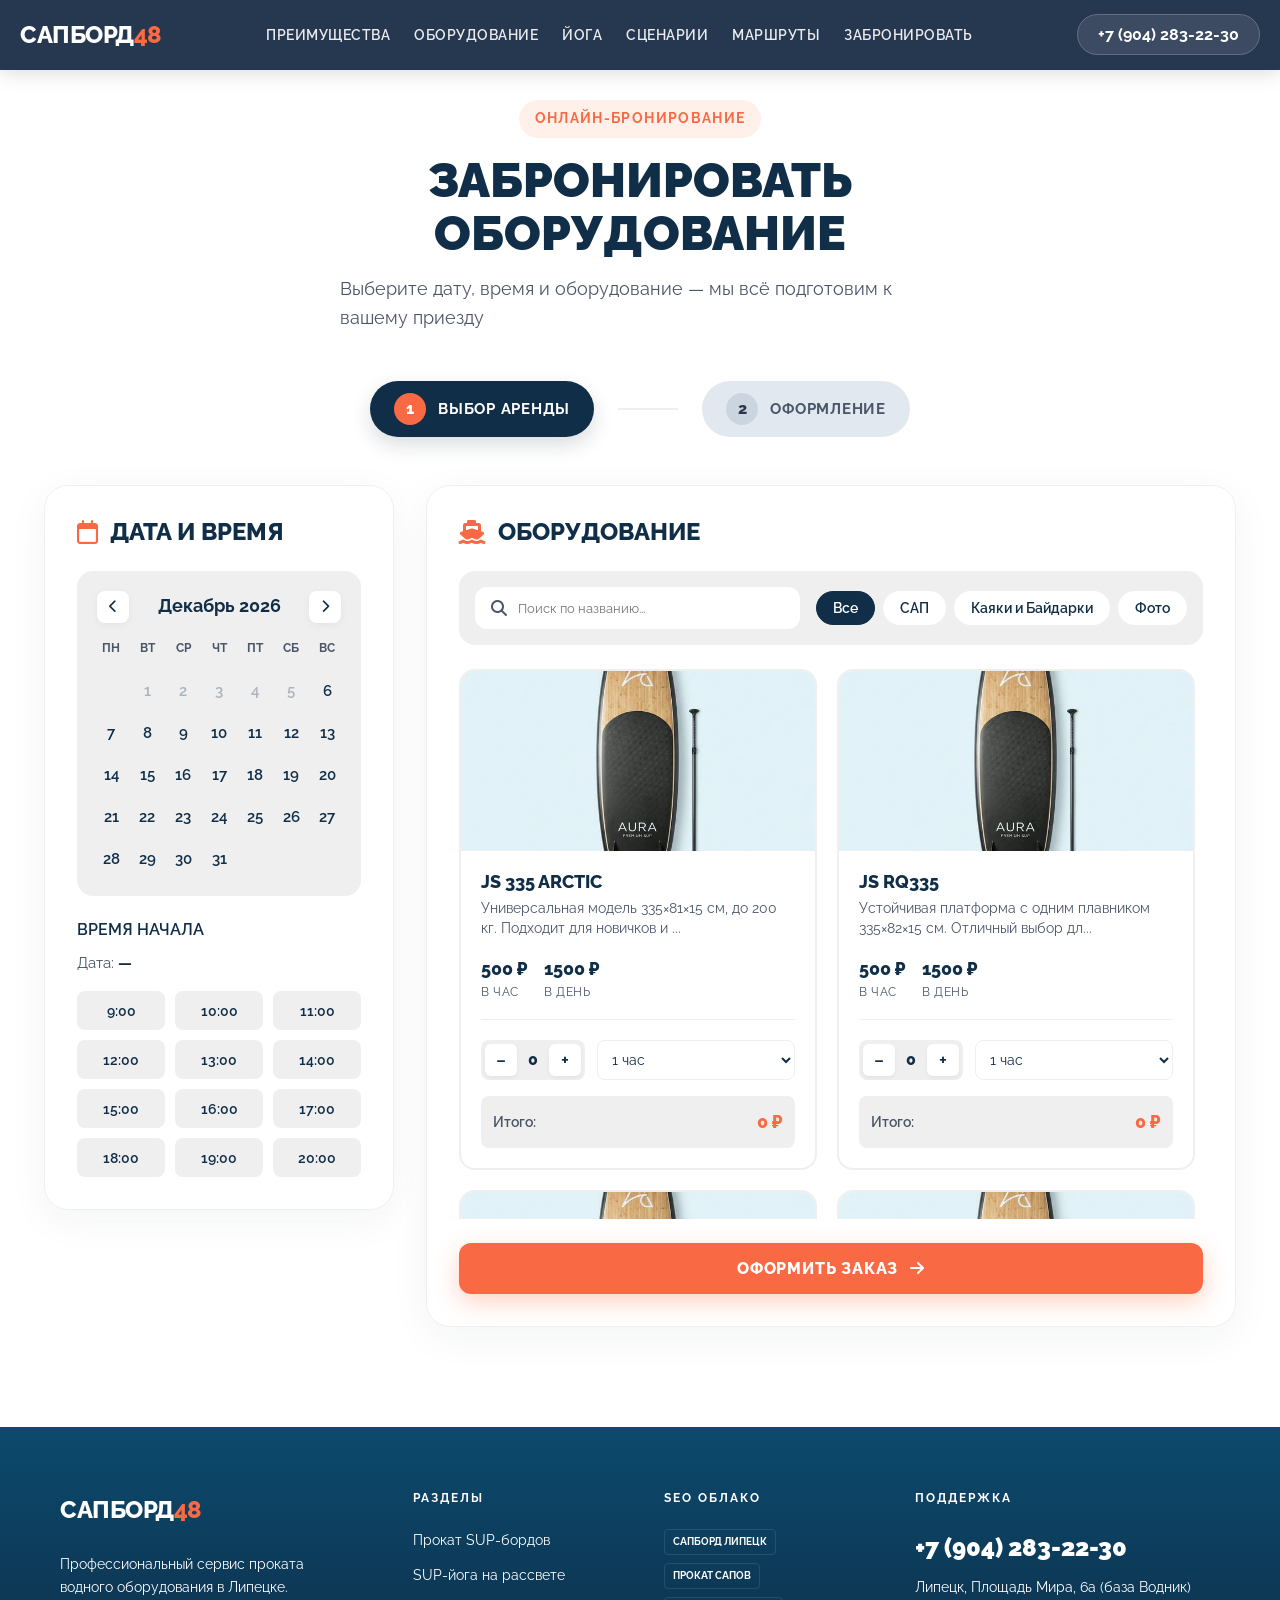
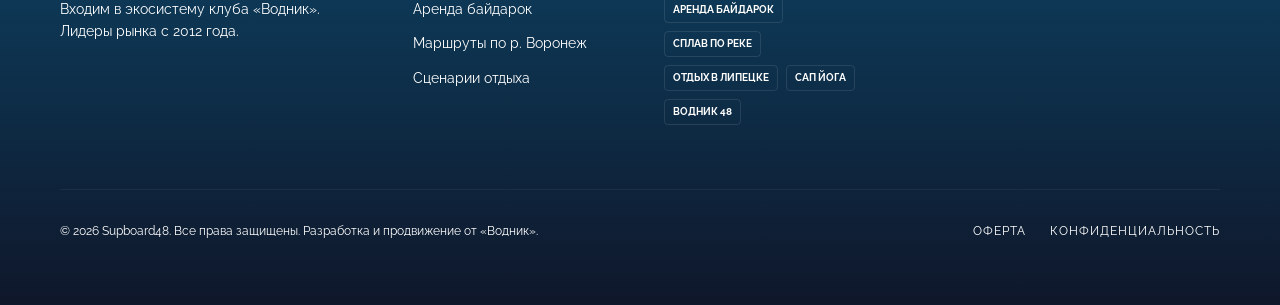
==== booking.html @ b1da0ba9 "Move booking section to a separate booking.html page and update navigation" ====
<!DOCTYPE html>
<html lang="ru">

<head>
    <meta charset="UTF-8">
    <meta name="viewport" content="width=device-width, initial-scale=1.0">
    <title>Онлайн-бронирование | Сапборд48</title>
    <meta name="description"
        content="Прокат сапбордов в Липецке. Центр города, чистые доски, асфальтированная парковка, теплые раздевалки. Инструктаж и спасатели. Забронируйте сейчас!">
    <meta name="keywords" content="сапборд Липецк, прокат сапов, sup board, сап серфинг Липецк, supbord48, водник48">

    <!-- Open Graph / Facebook -->
    <meta property="og:type" content="website">
    <meta property="og:url" content="https://sapbord48.ru/">
    <meta property="og:title" content="Сапборд48 — Прокат сапбордов в Липецке">
    <meta property="og:description" content="Сплавы на САП-досках, каяках и байдарках по реке Воронеж.">
    <meta property="og:image" content="assets/hero_bg2.png">

    <link rel="stylesheet" href="style.css?v=2">
    <link rel="stylesheet" href="css/blocks/reviews.css">
    <link rel="stylesheet" href="css/blocks/contacts.css">
    <link rel="stylesheet" href="css/blocks/yoga.css">
    <link rel="stylesheet" href="css/blocks/corporate.css">
    <link rel="stylesheet" href="css/blocks/gallery.css">

    <link rel="preconnect" href="https://fonts.googleapis.com">
    <link rel="preconnect" href="https://fonts.gstatic.com" crossorigin>
    <link
        href="https://fonts.googleapis.com/css2?family=Raleway:wght@400;600;700;900&family=Caveat:wght@400;700&display=swap"
        rel="stylesheet">
    <!-- FontAwesome -->
    <link rel="stylesheet" href="https://cdnjs.cloudflare.com/ajax/libs/font-awesome/6.4.0/css/all.min.css">
</head>

<body>

    <!-- ============================================
         NAVIGATION / HEADER
         ============================================ -->
    <header class="header" id="header">
        <div class="header__container">
            <a href="index.html" class="header__logo">
                <span class="header__logo-text">САПБОРД<span class="header__logo-accent">48</span></span>
            </a>
            <nav class="header__nav">
                <a href="index.html#advantages" class="header__link">Преимущества</a>
                <a href="index.html#equipment" class="header__link">Оборудование</a>
                <a href="index.html#yoga" class="header__link">Йога</a>
                <a href="index.html#scenarios" class="header__link">Сценарии</a>
                <a href="index.html#routes" class="header__link">Маршруты</a>
                <a href="#" class="header__link">Забронировать</a>
            </nav>
            <div class="header__contacts">
                <a href="tel:+79042832230" class="header__phone">+7 (904) 283-22-30</a>
            </div>
            <button class="header__burger" aria-label="Menu">
                <span></span>
                <span></span>
                <span></span>
            </button>
        </div>
        <!-- Mobile Menu Overlay -->
        <div class="header__mobile-menu" id="mobileMenu">
            <button class="header__mobile-close" id="mobileMenuClose" aria-label="Закрыть меню">
                <i class="fa-solid fa-xmark"></i>
            </button>
            <nav class="header__mobile-nav">
                <a href="index.html#advantages" class="header__mobile-link">Преимущества</a>
                <a href="index.html#equipment" class="header__mobile-link">Оборудование</a>
                <a href="index.html#yoga" class="header__mobile-link">Йога</a>
                <a href="index.html#scenarios" class="header__mobile-link">Сценарии</a>
                <a href="index.html#routes" class="header__mobile-link">Маршруты</a>
                <a href="#" class="header__mobile-link">Забронировать</a>
            </nav>
            <a href="tel:+79042832230" class="header__mobile-phone">+7 (904) 283-22-30</a>
        </div>
    </header>

    <!-- Scroll Progress Bar with Floating Cutter -->
    <div class="scroll-progress" id="scrollProgress">
        <div class="scroll-progress__track">
            <div class="scroll-progress__wave"></div>
            <div class="scroll-progress__sup" id="scrollSup">
                <!-- SUP Boarder Icon SVG -->
                <svg viewBox="0 0 24 24" class="scroll-progress__icon-img" fill="none" class="scroll-progress__icon-img"
                    stroke="#1e293b" stroke-width="2" stroke-linecap="round" stroke-linejoin="round">
                    <!-- Head -->
                    <circle cx="12" cy="7" r="2" fill="#1e293b" stroke="none" />
                    <!-- Body & Paddle Action -->
                    <path d="M12 21v-2l-2-5 3-3 2 3v3" stroke="#1e293b" />
                    <path d="M10 21l-1-7 3-4" stroke="#0ea5e9" />
                    <!-- Board -->
                    <path d="M4 22h16c1.1 0 2-.9 2-2s-1.5-2-3-2h-12c-1.5 0-3 1-3 2s.9 2 2 2z" fill="#fff"
                        stroke="#1e293b" />
                    <!-- Paddle Stick -->
                    <line x1="16" y1="5" x2="8" y2="18" stroke="#1e293b" stroke-width="2" />
                </svg>
            </div>
        </div>
    </div>

    <!-- ============================================
    <main style="padding-top: 80px;">
<!-- ============================================
         BLOCK 3: BOOKING DASHBOARD V2 (2-Step Wizard)
         ============================================ -->
    <section class="booking" id="booking">
        <div class="booking__container">
            <div class="booking__header">
                <span class="booking__label">Онлайн-бронирование</span>
                <h2 class="booking__title">Забронировать оборудование</h2>
                <p class="booking__subtitle">Выберите дату, время и оборудование — мы всё подготовим к вашему приезду</p>
            </div>

            <!-- Stepper -->
            <div class="booking__stepper">
                <div class="booking__step-indicator booking__step-indicator--active" data-step="1">
                    <span class="booking__step-num">1</span>
                    <span class="booking__step-name">Выбор аренды</span>
                </div>
                <div class="booking__step-line"></div>
                <div class="booking__step-indicator" data-step="2">
                    <span class="booking__step-num">2</span>
                    <span class="booking__step-name">Оформление</span>
                </div>
            </div>

            <!-- ========== STEP 1: Выбор аренды ========== -->
            <div class="booking__panel booking__panel--active" id="bookingStep1">
                <div class="booking__step-1-layout">
                    <!-- Left Column: Date & Time -->
                    <div class="booking__col-left">
                        <div class="booking__card">
                            <h3 class="booking__panel-title"><i class="fa-regular fa-calendar"></i> Дата и время</h3>
                            
                            <div class="booking__calendar" id="bookingCalendar">
                                <div class="booking__calendar-header">
                                    <button class="booking__calendar-nav" id="calendarPrev" type="button">
                                        <i class="fa-solid fa-chevron-left"></i>
                                    </button>
                                    <span class="booking__calendar-title" id="calendarMonthTitle"></span>
                                    <button class="booking__calendar-nav" id="calendarNext" type="button">
                                        <i class="fa-solid fa-chevron-right"></i>
                                    </button>
                                </div>
                                <div class="booking__calendar-grid" id="calendarGrid">
                                    <span class="booking__calendar-weekday">Пн</span>
                                    <span class="booking__calendar-weekday">Вт</span>
                                    <span class="booking__calendar-weekday">Ср</span>
                                    <span class="booking__calendar-weekday">Чт</span>
                                    <span class="booking__calendar-weekday">Пт</span>
                                    <span class="booking__calendar-weekday">Сб</span>
                                    <span class="booking__calendar-weekday">Вс</span>
                                </div>
                            </div>

                            <div style="margin-top: 24px;"></div>
                            <h4 class="booking__panel-subtitle" style="margin-bottom: 12px; font-weight: 600;">Время начала</h4>
                            
                            <p class="booking__selected-date" id="selectedDateDisplay">Дата: <strong>—</strong></p>
                            <div class="booking__time-grid" id="timeGrid">
                                <button class="booking__time-chip" type="button" data-time="09:00">9:00</button>
                                <button class="booking__time-chip" type="button" data-time="10:00">10:00</button>
                                <button class="booking__time-chip" type="button" data-time="11:00">11:00</button>
                                <button class="booking__time-chip" type="button" data-time="12:00">12:00</button>
                                <button class="booking__time-chip" type="button" data-time="13:00">13:00</button>
                                <button class="booking__time-chip" type="button" data-time="14:00">14:00</button>
                                <button class="booking__time-chip" type="button" data-time="15:00">15:00</button>
                                <button class="booking__time-chip" type="button" data-time="16:00">16:00</button>
                                <button class="booking__time-chip" type="button" data-time="17:00">17:00</button>
                                <button class="booking__time-chip" type="button" data-time="18:00">18:00</button>
                                <button class="booking__time-chip" type="button" data-time="19:00">19:00</button>
                                <button class="booking__time-chip" type="button" data-time="20:00">20:00</button>
                            </div>
                        </div>
                    </div>

                    <!-- Right Column: Equipment -->
                    <div class="booking__col-right">
                        <div class="booking__card">
                            <h3 class="booking__panel-title"><i class="fa-solid fa-ship"></i> Оборудование</h3>
                            
                            <div class="booking__equip-controls-bar">
                                <div class="booking__equip-search">
                                    <i class="fa-solid fa-magnifying-glass"></i>
                                    <input type="text" id="equipSearch" placeholder="Поиск по названию...">
                                </div>
                                <div class="booking__equip-categories" id="equipCategories">
                                    <button class="booking__cat-btn active" data-filter="all">Все</button>
                                    <button class="booking__cat-btn" data-filter="sup">САП</button>
                                    <button class="booking__cat-btn" data-filter="kayak">Каяки и Байдарки</button>
                                    <button class="booking__cat-btn" data-filter="photo">Фото</button>
                                </div>
                                <button type="button" class="booking__clear-cart-btn" id="btnClearCart" style="display: none;">
                                    <i class="fa-solid fa-trash-can"></i> Очистить корзину
                                </button>
                            </div>
                            
                            <div class="booking__equip-grid" id="equipGrid">
                                <!-- Cards will be dynamically injected by script.js -->
                            </div>

                            <!-- Cart Summary -->
                            <div class="booking__cart-summary" id="cartSummary" style="display:none; margin-top: 20px;">
                                <h4 class="booking__cart-title" style="margin-bottom: 12px; font-weight: 600; color: var(--brand-blue);">Вы выбрали:</h4>
                                <div class="booking__cart-items" id="cartItemsList" style="display: flex; flex-direction: column; gap: 8px;"></div>
                                <div class="booking__cart-total-row" style="margin-top: 16px; display: flex; justify-content: space-between; align-items: center; border-top: 1px solid rgba(16, 46, 72, 0.1); padding-top: 16px;">
                                    <span class="booking__cart-total-label">Предварительная стоимость:</span>
                                    <span class="booking__cart-total-price" id="cartTotalPrice" style="font-size: 24px; font-weight: 900; color: var(--brand-orange);">0 ₽</span>
                                </div>
                            </div>

                            <div class="booking__nav-row" style="margin-top: 24px;">
                                <button class="booking__btn booking__btn--primary" id="btnToStep2" style="width: 100%; justify-content: center;">
                                    Оформить заказ <i class="fa-solid fa-arrow-right"></i>
                                </button>
                            </div>
                        </div>
                    </div>
                </div>
            </div>

            <!-- ========== STEP 2: Checkout ========== -->
            <div class="booking__panel" id="bookingStep2">
                <div class="booking__card">
                    <h3 class="booking__panel-title"><i class="fa-solid fa-receipt"></i> Оформление заказа</h3>

                    <!-- Order Table -->
                    <table class="booking__order-table" id="orderTable">
                        <thead>
                            <tr>
                                <th>Оборудование</th>
                                <th>Кол-во</th>
                                <th>Длительность</th>
                                <th>Стоимость</th>
                            </tr>
                        </thead>
                        <tbody id="orderTableBody"></tbody>
                        <tfoot>
                            <tr>
                                <td colspan="3">Итого:</td>
                                <td id="orderTotalPrice">0 ₽</td>
                            </tr>
                        </tfoot>
                    </table>

                    <form id="bookingForm" novalidate>
                        <!-- Contact -->
                        <div class="booking__fields-row">
                            <div>
                                <label class="booking__field-label">ФИО</label>
                                <input type="text" class="booking__input" id="bookingName" name="name"
                                    placeholder="Иванов Иван" required>
                            </div>
                            <div>
                                <label class="booking__field-label">Телефон</label>
                                <input type="tel" class="booking__input" id="bookingPhone" name="phone"
                                    placeholder="+7 (___) ___-__-__" required>
                            </div>
                        </div>

                        <!-- Legal -->
                        <div class="booking__legal">
                            <div class="booking__legal-item">
                                <input type="checkbox" id="consentCheckbox" name="consent" required>
                                <label for="consentCheckbox">Я даю согласие на <a href="privacy-policy.html"
                                        target="_blank">обработку персональных данных</a></label>
                            </div>
                            <div class="booking__legal-item">
                                <input type="checkbox" id="rulesCheckbox" name="rules" required>
                                <label for="rulesCheckbox">Я ознакомлен(а) с <a href="privacy-policy.html#rules"
                                        target="_blank">правилами проката</a> и безопасности</label>
                            </div>
                        </div>

                        <!-- Captcha -->
                        <div class="booking__captcha">
                            <span class="booking__captcha-question" id="captchaQuestion"></span>
                            <span class="booking__captcha-question">=</span>
                            <input type="number" class="booking__captcha-input" id="captchaAnswer" placeholder="?">
                            <span class="booking__captcha-label">Подтвердите, что вы не робот</span>
                        </div>

                        <!-- Hidden data -->
                        <input type="hidden" id="bookingDate" name="date">
                        <input type="hidden" id="bookingTime" name="time">
                        <input type="hidden" id="bookingItems" name="items">

                        <div class="booking__nav-row" style="flex-direction:column; gap:12px;">
                            <button type="submit" class="booking__submit-btn" id="bookingSubmit">
                                <i class="fa-solid fa-lock"></i> Подтвердить бронь
                            </button>
                            <button type="button" class="booking__btn booking__btn--secondary" id="btnBackToStep1"
                                style="width:100%; justify-content:center;">
                                <i class="fa-solid fa-arrow-left"></i> Вернуться к выбору аренды
                            </button>
                        </div>

                        <p class="booking__sms-note">Ссылка на оплату будет отправлена на указанный номер телефона</p>
                        <div class="booking__message" id="bookingMessage"></div>
                    </form>
                </div>
            </div>

        </div>
    </section>
    </main>
<!-- ============================================
         FOOTER
         ============================================ -->
    <footer class="footer">
        <div class="footer__container">
            <div class="footer__grid">
                <div class="footer__brand">
                    <a href="#" class="footer__logo">
                        <span class="footer__logo-text">САПБОРД<span class="footer__logo-accent">48</span></span>
                    </a>
                    <p class="footer__desc">
                        Профессиональный сервис проката водного оборудования в Липецке.
                        Входим в экосистему клуба «Водник». Лидеры рынка с 2012 года.
                    </p>
                </div>

                <div>
                    <h5 class="footer__heading">Разделы</h5>
                    <div class="footer__links">
                        <a href="index.html#equipment" class="footer__link">Прокат SUP-бордов</a>
                        <a href="index.html#yoga" class="footer__link">SUP-йога на рассвете</a>
                        <a href="#equipment" class="footer__link">Аренда байдарок</a>
                        <a href="index.html#routes" class="footer__link">Маршруты по р. Воронеж</a>
                        <a href="index.html#scenarios" class="footer__link">Сценарии отдыха</a>
                    </div>
                </div>

                <div>
                    <h5 class="footer__heading">SEO Облако</h5>
                    <div class="footer__tags">
                        <span class="footer__tag">сапборд липецк</span>
                        <span class="footer__tag">прокат сапов</span>
                        <span class="footer__tag">аренда байдарок</span>
                        <span class="footer__tag">сплав по реке</span>
                        <span class="footer__tag">отдых в липецке</span>
                        <span class="footer__tag">сап йога</span>
                        <span class="footer__tag">водник 48</span>
                    </div>
                </div>

                <div>
                    <h5 class="footer__heading">Поддержка</h5>
                    <a href="tel:+79042832230" class="footer__phone">+7 (904) 283-22-30</a>
                    <p class="footer__address">Липецк, Площадь Мира, 6а (база Водник)</p>
                </div>
            </div>

            <div class="footer__bottom">
                <p class="footer__copyright">© 2026 Supboard48. Все права защищены. Разработка и продвижение от
                    «Водник».</p>
                <div class="footer__legal">
                    <a href="#" class="footer__legal-link">Оферта</a>
                    <a href="#" class="footer__legal-link">Конфиденциальность</a>
                </div>
            </div>
        </div>
    </footer>

    <div class="modal" id="bookingModal">
        <div class="modal__overlay" id="closeModalOverlay"></div>
        <div class="modal__content">
            <button class="modal__close" id="closeModalBtn">&times;</button>
            <h2 class="modal__title">Забронировать</h2>
            <form class="modal__form" action="send_mail.php" method="POST">
                <input type="text" name="name" class="modal__input" placeholder="Ваше имя" required>
                <input type="tel" name="phone" class="modal__input" placeholder="Телефон" required>
                <button type="submit" class="modal__submit">Отправить заявку</button>
                <p class="modal__policy">Нажимая кнопку, вы соглашаетесь с политикой обработки данных</p>
            </form>
        </div>
    </div>

    <!-- Equipment Detail Modal -->
    <div class="modal modal--detail" id="equipDetailModal">
        <div class="modal__overlay js-close-detail-modal"></div>
        <div class="modal__content modal__content--large">
            <button class="modal__close js-close-detail-modal">&times;</button>
            <div class="modal-detail__layout">
                <div class="modal-detail__image-box">
                    <img src="assets/equip_sup_standard.png" alt="" id="equipModalImg" class="modal-detail__img">
                </div>
                <div class="modal-detail__info">
                    <h2 class="modal-detail__title" id="equipModalTitle">Название оборудования</h2>
                    <p class="modal-detail__desc" id="equipModalDesc">Подробное описание...</p>
                    <div class="modal-detail__price" id="equipModalPrice" style="font-size: 24px; font-weight: 800; color: var(--brand-orange, #F96943); margin-bottom: 16px;"></div>
                    
                    <ul class="modal-detail__specs" id="equipModalSpecs">
                        <!-- Dynamic specs will be loaded here -->
                    </ul>
                    
                    <div class="modal-detail__action">
                        <button class="hero__button_primary hero__button js-close-detail-modal js-open-modal" style="width:100%">Забронировать</button>
                    </div>
                </div>
            </div>
        </div>
    </div>

    <!-- Tour Detail Modal -->
    <div class="modal modal--detail" id="tourDetailModal">
        <div class="modal__overlay js-close-detail-modal"></div>
        <div class="modal__content modal__content--large">
            <button class="modal__close js-close-detail-modal">&times;</button>
            <div class="modal-detail__layout modal-detail__layout--tour">
                <div class="modal-detail__info">
                    <div class="modal-detail__header">
                        <h2 class="modal-detail__title" id="tourModalTitle">Название маршрута</h2>
                        <span class="modal-detail__badge" id="tourModalTime">Время</span>
                    </div>
                    <p class="modal-detail__desc" id="tourModalDesc">Подробное описание тура...</p>
                    
                    <ul class="modal-detail__specs" id="tourModalSpecs">
                        <!-- Dynamic specs -->
                    </ul>
                    
                    <div class="tour-map-placeholder" id="tourYandexMapContainer">
                        <div class="tour-map-placeholder__inner">
                            <i class="fa-solid fa-map-location-dot"></i>
                            <span>Место для интерактивной Яндекс Карты<br><small>(Код будет вставлен сюда)</small></span>
                        </div>
                    </div>
                    
                    <div class="modal-detail__action">
                        <button class="hero__button_primary hero__button js-close-detail-modal js-book-tour">Забронировать тур</button>
                    </div>
                </div>
            </div>
        </div>
    </div>

    <!-- Mobile Sticky CTA -->
    <div class="mobile-sticky-cta">
        <button class="mobile-sticky-cta__btn js-open-modal">Забронировать доску</button>
    </div>

    <!-- Floating Phone Button -->
    <div class="floating-cta">
        <a href="tel:+79042832230" class="floating-cta__btn" aria-label="Позвонить">
            <i class="fa-solid fa-phone"></i>
        </a>
    </div>

    <script src="script.js"></script>
</body>

</html>
---- style.css ----
/* ==========================================================================
   Main Stylesheet - Supbord48 (React-style branch)
   Organized by BEM methodology
   ========================================================================== */

/* Block Imports */
@import url('css/blocks/_base.css');
@import url('css/blocks/_animations.css');
@import url('css/blocks/header.css');
@import url('css/blocks/hero.css');
@import url('css/blocks/modal.css');
@import url('css/blocks/advantages.css');
@import url('css/blocks/journey.css');
@import url('css/blocks/equipment.css');
@import url('css/blocks/routes.css');
@import url('css/blocks/yoga.css');
@import url('css/blocks/corporate.css');
@import url('css/blocks/faq.css');
@import url('css/blocks/booking.css');
@import url('css/blocks/scenarios.css');
@import url('css/blocks/gallery.css');
@import url('css/blocks/cta-final.css');
@import url('css/blocks/footer.css');
@import url('css/blocks/cta-mobile.css');

/* ==========================================================================
   Media Queries - Responsive Styles
   ========================================================================== */

/* Tablet & Mobile (max-width: 768px) */
@media (max-width: 768px) {

    /* Header */
    .header__nav,
    .header__contacts {
        display: none;
    }

    .header__burger {
        display: flex;
    }

    /* Modal */
    .modal__content {
        margin: 20px;
        padding: 24px;
    }

    .modal__content {
        margin: 20px;
        padding: 24px;
    }
}
---- css/blocks/reviews.css ----
.reviews {
    padding: var(--spacing-xxl) 0;
    background-color: var(--color-surface);
}

.reviews__container {
    max-width: var(--container-width);
    margin: 0 auto;
    padding: 0 var(--spacing-lg);
}

.reviews__label {
    display: inline-block;
    padding: var(--spacing-xs) var(--spacing-md);
    background-color: rgba(249, 105, 67, 0.1);
    color: var(--brand-orange);
    border-radius: var(--radius-full);
    font-size: var(--font-size-sm);
    font-weight: 700;
    text-transform: uppercase;
    letter-spacing: 0.05em;
    margin-bottom: var(--spacing-md);
}

.reviews__title {
    font-family: var(--font-heading);
    font-size: var(--font-size-h2);
    color: var(--brand-blue);
    margin-bottom: var(--spacing-xl);
    text-transform: uppercase;
}

.reviews__grid {
    display: grid;
    grid-template-columns: repeat(auto-fit, minmax(320px, 1fr));
    gap: var(--spacing-lg);
    margin-bottom: var(--spacing-xl);
}

.reviews__card {
    background: var(--color-background);
    border-radius: var(--radius-lg);
    padding: var(--spacing-lg);
    box-shadow: 0 10px 30px rgba(16, 46, 72, 0.05);
    transition: transform var(--transition-normal);
}

.reviews__card:hover {
    transform: translateY(-5px);
}

.reviews__header {
    display: flex;
    align-items: center;
    gap: var(--spacing-md);
    margin-bottom: var(--spacing-md);
}

.reviews__avatar {
    width: 48px;
    height: 48px;
    border-radius: 50%;
    object-fit: cover;
}

.reviews__author-info {
    display: flex;
    flex-direction: column;
}

.reviews__author {
    font-family: var(--font-heading);
    font-size: var(--font-size-lg);
    color: var(--brand-blue);
    font-weight: 700;
    margin: 0 0 4px 0;
}

.reviews__rating {
    color: #FFB300; /* Yandex Maps Star Color */
    font-size: 14px;
}

.reviews__text {
    color: var(--color-text-light);
    font-size: var(--font-size-base);
    line-height: var(--line-height-relaxed);
    margin-bottom: var(--spacing-md);
    font-style: italic;
}

.reviews__source {
    display: inline-flex;
    align-items: center;
    gap: 6px;
    font-size: var(--font-size-sm);
    color: #8C8C8C;
}

.reviews__source::before {
    content: '';
    display: inline-block;
    width: 14px;
    height: 14px;
    background-image: url('data:image/svg+xml;utf8,<svg xmlns="http://www.w3.org/2000/svg" viewBox="0 0 24 24" fill="%23FF0000"><path d="M12 2C8.13 2 5 5.13 5 9c0 5.25 7 13 7 13s7-7.75 7-13c0-3.87-3.13-7-7-7zm0 9.5c-1.38 0-2.5-1.12-2.5-2.5s1.12-2.5 2.5-2.5 2.5 1.12 2.5 2.5-1.12 2.5-2.5 2.5z"/></svg>');
    background-size: cover;
}

.reviews__action {
    text-align: center;
}

@media (max-width: 768px) {
    .reviews__title {
        font-size: var(--font-size-h3);
    }
}
---- css/blocks/contacts.css ----
.contacts {
    padding: var(--spacing-xxl) 0;
    background-color: var(--color-background);
}

.contacts__container {
    max-width: var(--container-width);
    margin: 0 auto;
    padding: 0 var(--spacing-lg);
    display: grid;
    grid-template-columns: 1fr 1fr;
    gap: var(--spacing-xxl);
    align-items: center;
}

.contacts__info {
    display: flex;
    flex-direction: column;
}

.contacts__label {
    display: inline-block;
    align-self: flex-start;
    padding: var(--spacing-xs) var(--spacing-md);
    background-color: rgba(249, 105, 67, 0.1);
    color: var(--brand-orange);
    border-radius: var(--radius-full);
    font-size: var(--font-size-sm);
    font-weight: 700;
    text-transform: uppercase;
    letter-spacing: 0.05em;
    margin-bottom: var(--spacing-md);
}

.contacts__title {
    font-family: var(--font-heading);
    font-size: var(--font-size-h2);
    color: var(--brand-blue);
    margin-bottom: var(--spacing-xl);
    text-transform: uppercase;
}

.contacts__detail-list {
    display: flex;
    flex-direction: column;
    gap: var(--spacing-lg);
}

.contacts__detail-item {
    display: flex;
    gap: var(--spacing-md);
    align-items: flex-start;
}

.contacts__icon {
    width: 48px;
    height: 48px;
    background: rgba(16, 46, 72, 0.05); /* Very light blue background */
    border-radius: 50%;
    display: flex;
    align-items: center;
    justify-content: center;
    color: var(--brand-orange);
    font-size: 20px;
    flex-shrink: 0;
}

.contacts__detail-title {
    font-family: var(--font-heading);
    font-size: var(--font-size-lg);
    color: var(--brand-blue);
    margin: 0 0 8px 0;
}

.contacts__detail-text, .contacts__detail-subtext {
    color: var(--color-text-light);
    font-size: var(--font-size-base);
    line-height: var(--line-height-relaxed);
    margin: 0;
}

.contacts__detail-link {
    font-size: var(--font-size-lg);
    font-weight: 700;
    color: var(--brand-blue);
    text-decoration: none;
    transition: color var(--transition-short);
    display: inline-block;
    margin-bottom: 4px;
}

.contacts__detail-link:hover {
    color: var(--brand-orange);
}

.contacts__social-links {
    display: flex;
    gap: var(--spacing-sm);
    flex-wrap: wrap;
    margin-top: 8px;
}

.contacts__social-btn {
    display: inline-flex;
    align-items: center;
    gap: 8px;
    padding: 10px 16px;
    border-radius: var(--radius-full);
    font-weight: 600;
    font-size: var(--font-size-sm);
    text-decoration: none;
    transition: all var(--transition-short);
    color: #fff;
}

.contacts__social-btn.whatsapp {
    background-color: #25D366;
}

.contacts__social-btn.whatsapp:hover {
    background-color: #1EBE5D;
    transform: translateY(-2px);
    box-shadow: 0 4px 12px rgba(37, 211, 102, 0.3);
}

.contacts__social-btn.telegram {
    background-color: #0088cc;
}

.contacts__social-btn.telegram:hover {
    background-color: #0077b5;
    transform: translateY(-2px);
    box-shadow: 0 4px 12px rgba(0, 136, 204, 0.3);
}

.contacts__map-wrapper {
    width: 100%;
    height: 100%;
    min-height: 400px;
    border-radius: var(--radius-xl);
    overflow: hidden;
    position: relative;
    box-shadow: 0 10px 30px rgba(16, 46, 72, 0.05);
}

@media (max-width: 992px) {
    .contacts__container {
        grid-template-columns: 1fr;
        gap: var(--spacing-xl);
    }

    .contacts__map-wrapper {
        min-height: 350px;
        order: -1; /* Map on top on mobile */
    }
}

@media (max-width: 768px) {
    .contacts__title {
        font-size: var(--font-size-h3);
    }
    
    .contacts__map-wrapper {
        min-height: 300px;
    }
}
---- css/blocks/yoga.css ----
/* ============================================
   BLOCK: SUP YOGA — "Утро на воде"
   Updated to include gallery and instructors
   ============================================ */
.yoga {
    padding: var(--spacing-xxl) 0;
    background: var(--color-surface);
}

.yoga__container {
    max-width: var(--container-width);
    margin: 0 auto;
    padding: 0 var(--spacing-lg);
}

/* ── Header ── */
.yoga__header {
    text-align: center;
    max-width: 800px;
    margin: 0 auto var(--spacing-xl);
}

.yoga__label {
    display: inline-flex;
    align-items: center;
    gap: 8px;
    padding: 6px 16px;
    background: rgba(249, 105, 67, 0.1);
    color: var(--brand-orange);
    border: 1px solid rgba(249, 105, 67, 0.2);
    border-radius: var(--radius-full);
    font-size: var(--font-size-sm);
    font-weight: 700;
    text-transform: uppercase;
    letter-spacing: 0.1em;
    margin-bottom: var(--spacing-md);
}

.yoga__title {
    font-size: var(--font-size-h2);
    margin-bottom: var(--spacing-md);
    line-height: 1.1;
}

.yoga__title em {
    font-style: normal;
    color: var(--brand-orange);
}

.yoga__subtitle {
    font-size: var(--font-size-lg);
    color: var(--color-text-light);
    line-height: var(--line-height-relaxed);
}

/* ── Photo Gallery (Masonry-ish Grid) ── */
.yoga__gallery {
    display: grid;
    grid-template-columns: 1.2fr 0.8fr;
    grid-template-rows: auto auto;
    gap: 20px;
    margin-bottom: var(--spacing-xxl);
}

.yoga__gallery-item {
    position: relative;
    border-radius: var(--radius-lg);
    overflow: hidden;
    box-shadow: 0 10px 30px rgba(0,0,0,0.1);
    transition: transform 0.3s ease;
}

.yoga__gallery-item:hover {
    transform: translateY(-5px);
}

.yoga__gallery-item.item--hero {
    grid-row: span 2;
}

.yoga__gallery-img {
    width: 100%;
    height: 100%;
    object-fit: cover;
    display: block;
}

.yoga__gallery-caption {
    position: absolute;
    bottom: 0;
    left: 0;
    right: 0;
    padding: 20px;
    background: linear-gradient(transparent, rgba(0,0,0,0.7));
    color: white;
    font-size: var(--font-size-sm);
    font-weight: 500;
    transform: translateY(10px);
    opacity: 0;
    transition: all 0.3s ease;
}

.yoga__gallery-item:hover .yoga__gallery-caption {
    transform: translateY(0);
    opacity: 1;
}

/* ── Event Description Block ── */
.yoga__event {
    display: grid;
    grid-template-columns: 1fr 1fr;
    gap: var(--spacing-xl);
    align-items: center;
    background: var(--brand-blue);
    border-radius: var(--radius-xl);
    overflow: hidden;
    color: white;
    margin-bottom: var(--spacing-xxl);
}

.yoga__event-content {
    padding: var(--spacing-xl);
}

.yoga__event-header {
    margin-bottom: var(--spacing-lg);
}

.yoga__event-promo {
    display: block;
    font-size: var(--font-size-sm);
    color: var(--brand-orange);
    font-weight: 700;
    text-transform: uppercase;
    margin-bottom: 8px;
}

.yoga__event-title {
    font-size: var(--font-size-h3);
    color: white;
    margin-bottom: 12px;
}

.yoga__event-desc {
    font-size: var(--font-size-base);
    color: rgba(255,255,255,0.8);
    margin-bottom: var(--spacing-lg);
}

.yoga__event-steps {
    list-style: none;
    margin-bottom: var(--spacing-xl);
}

.yoga__event-step {
    display: flex;
    align-items: center;
    gap: 12px;
    margin-bottom: 16px;
    font-size: var(--font-size-base);
}

.yoga__event-step i {
    color: var(--brand-orange);
    width: 20px;
    text-align: center;
}

.yoga__event-pricing {
    display: flex;
    align-items: center;
    gap: 20px;
    padding-top: var(--spacing-lg);
    border-top: 1px solid rgba(255,255,255,0.1);
}

.yoga__event-price {
    font-size: 36px;
    font-weight: 900;
    color: var(--brand-orange);
}

.yoga__event-price span {
    font-size: 14px;
    font-weight: 400;
    color: rgba(255,255,255,0.6);
}

.yoga__event-media {
    height: 100%;
    min-height: 400px;
    position: relative;
}

.yoga__event-media img {
    width: 100%;
    height: 100%;
    object-fit: cover;
}

.yoga__event-floating-badge {
    position: absolute;
    top: 20px;
    right: 20px;
    background: var(--brand-orange);
    padding: 8px 16px;
    border-radius: var(--radius-full);
    font-size: 12px;
    font-weight: 700;
    box-shadow: 0 4px 15px rgba(0,0,0,0.2);
}

/* ── Instructors ── */
.yoga__instructors {
    text-align: center;
}

.yoga__instructors-title {
    font-size: var(--font-size-h3);
    margin-bottom: 8px;
}

.yoga__instructors-subtitle {
    font-size: var(--font-size-base);
    color: var(--color-text-light);
    margin-bottom: var(--spacing-xl);
}

.yoga__instructors-grid {
    display: flex;
    justify-content: center;
    gap: var(--spacing-xl);
    flex-wrap: wrap;
}

.yoga__instructor-card {
    width: 280px;
    background: white;
    border-radius: var(--radius-lg);
    overflow: hidden;
    box-shadow: 0 10px 30px rgba(0,0,0,0.05);
    transition: transform 0.3s ease;
    padding-bottom: 20px;
    position: relative;
}

.yoga__instructor-card:hover {
    transform: translateY(-5px);
}

.yoga__instructor-badge {
    position: absolute;
    top: 15px;
    right: 15px;
    width: 30px;
    height: 30px;
    background: var(--brand-orange);
    color: white;
    border-radius: 50%;
    display: flex;
    align-items: center;
    justify-content: center;
    font-size: 14px;
    z-index: 2;
}

.yoga__instructor-photo {
    width: 100%;
    aspect-ratio: 4/5;
    object-fit: cover;
    margin-bottom: 15px;
}

.yoga__instructor-name {
    font-size: var(--font-size-lg);
    color: var(--brand-blue);
    font-weight: 700;
    margin-bottom: 4px;
}

.yoga__instructor-role {
    font-size: var(--font-size-sm);
    color: var(--brand-sky);
    font-weight: 700;
    text-transform: uppercase;
    margin-bottom: 8px;
}

.yoga__instructor-exp {
    font-size: 13px;
    color: var(--color-text-light);
}

/* ── Responsive ── */
@media (max-width: 992px) {
    .yoga__gallery {
        grid-template-columns: 1fr;
    }
    .yoga__gallery-item.item--hero {
        grid-row: auto;
    }
    .yoga__event {
        grid-template-columns: 1fr;
    }
    .yoga__event-media {
        min-height: 300px;
        order: -1;
    }
}

@media (max-width: 768px) {
    .yoga {
        padding: var(--spacing-xl) 0;
    }
    .yoga__title {
        font-size: var(--font-size-h3);
    }
    .yoga__event-content {
        padding: var(--spacing-lg);
    }
    .yoga__event-price {
        font-size: 28px;
    }
}

@media (max-width: 480px) {
    .yoga__instructors-grid {
        gap: var(--spacing-lg);
    }
    .yoga__instructor-card {
        width: 100%;
    }
}
---- css/blocks/corporate.css ----
/* ============================================
   BLOCK 7.3: CORPORATE Premium
   ============================================ */
.corporate {
    padding: var(--spacing-xxl) 0;
    background-color: var(--color-background);
}

.corporate__container {
    max-width: var(--container-width);
    margin: 0 auto;
    padding: 0 var(--spacing-lg);
}

.corporate__header {
    text-align: center;
    max-width: 700px;
    margin: 0 auto var(--spacing-xl);
}

.corporate__label {
    display: inline-block;
    padding: var(--spacing-xs) var(--spacing-md);
    background-color: rgba(249, 105, 67, 0.1);
    color: var(--brand-orange);
    border-radius: var(--radius-full);
    font-size: var(--font-size-sm);
    font-weight: 700;
    text-transform: uppercase;
    letter-spacing: 0.05em;
    margin-bottom: var(--spacing-md);
}

.corporate__title {
    font-family: var(--font-heading);
    font-size: var(--font-size-h2);
    color: var(--brand-blue);
    margin-bottom: var(--spacing-md);
    text-transform: uppercase;
}

.corporate__desc {
    color: var(--color-text-light);
    font-size: var(--font-size-lg);
    line-height: var(--line-height-relaxed);
}

.corporate__tiers {
    display: grid;
    grid-template-columns: repeat(3, 1fr);
    gap: var(--spacing-lg);
    margin-bottom: var(--spacing-xxl);
    align-items: stretch;
}

.corporate__tier {
    background-color: var(--color-surface);
    border-radius: var(--radius-lg);
    padding: var(--spacing-xl) var(--spacing-lg);
    box-shadow: 0 10px 30px rgba(16, 46, 72, 0.05);
    display: flex;
    flex-direction: column;
    position: relative;
    border: 1px solid rgba(16, 46, 72, 0.05);
    transition: transform var(--transition-normal), box-shadow var(--transition-normal);
}

.corporate__tier:hover {
    transform: translateY(-5px);
    box-shadow: 0 15px 40px rgba(16, 46, 72, 0.1);
}

.corporate__tier--popular {
    transform: translateY(-15px);
    border: 2px solid var(--brand-orange);
    box-shadow: 0 15px 40px rgba(249, 105, 67, 0.15);
}

.corporate__tier--popular:hover {
    transform: translateY(-20px);
}

.corporate__tier-badge {
    position: absolute;
    top: -16px;
    left: 50%;
    transform: translateX(-50%);
    background-color: var(--brand-orange);
    color: white;
    padding: 6px 16px;
    border-radius: var(--radius-full);
    font-size: var(--font-size-sm);
    font-weight: 900;
    letter-spacing: 0.1em;
}

.corporate__tier-header {
    text-align: center;
    margin-bottom: var(--spacing-lg);
    padding-bottom: var(--spacing-lg);
    border-bottom: 1px solid rgba(16, 46, 72, 0.1);
}

.corporate__tier-name {
    font-family: var(--font-heading);
    font-size: var(--font-size-h4);
    color: var(--brand-blue);
    margin: 0 0 12px 0;
    text-transform: uppercase;
}

.corporate__tier-price {
    font-size: 32px;
    font-weight: 900;
    color: var(--brand-orange);
    margin-bottom: 8px;
}

.corporate__tier-price span {
    font-size: var(--font-size-base);
    color: var(--color-text-light);
    font-weight: 400;
}

.corporate__tier-users {
    color: var(--brand-blue);
    font-weight: 600;
    margin: 0;
    display: inline-flex;
    align-items: center;
    gap: 8px;
    background: rgba(16, 46, 72, 0.05);
    padding: 4px 12px;
    border-radius: var(--radius-full);
}

.corporate__tier-list {
    list-style: none;
    padding: 0;
    margin: 0 0 var(--spacing-xl) 0;
    flex-grow: 1;
}

.corporate__tier-list li {
    display: flex;
    align-items: flex-start;
    gap: 12px;
    margin-bottom: 16px;
    color: var(--color-text);
    line-height: var(--line-height-relaxed);
}

.corporate__tier-list li i.fa-check {
    color: #25D366; /* Green for check */
    margin-top: 4px;
}

.corporate__tier-list li.disabled {
    color: #A0AEC0;
}

.corporate__tier-list li.disabled i.fa-xmark {
    color: #CBD5E0;
    margin-top: 4px;
}

.corporate__btn {
    width: 100%;
    padding: 16px;
    border-radius: var(--radius-md);
    font-family: var(--font-heading);
    font-weight: 700;
    font-size: var(--font-size-base);
    text-transform: uppercase;
    letter-spacing: 0.05em;
    cursor: pointer;
    transition: all var(--transition-short);
    border: none;
}

.corporate__btn--primary {
    background-color: var(--brand-orange);
    color: white;
}

.corporate__btn--primary:hover {
    background-color: #E25530;
    transform: translateY(-2px);
}

.corporate__btn--secondary {
    background-color: transparent;
    color: var(--brand-blue);
    border: 2px solid var(--brand-blue);
}

.corporate__btn--secondary:hover {
    background-color: var(--brand-blue);
    color: white;
}

.corporate__images-row {
    display: grid;
    grid-template-columns: 1fr 1fr;
    gap: var(--spacing-md);
    margin-top: var(--spacing-xl);
}

.corporate__image-wrapper {
    height: 350px;
    border-radius: var(--radius-xl);
    overflow: hidden;
}

.corporate__img-cover {
    width: 100%;
    height: 100%;
    object-fit: cover;
    transition: transform 0.5s ease;
}

.corporate__image-wrapper:hover .corporate__img-cover {
    transform: scale(1.05);
}

/* Responsiveness */
@media (max-width: 1024px) {
    .corporate__tiers {
        grid-template-columns: repeat(2, 1fr);
    }
    
    .corporate__tier--popular {
        transform: none;
    }
    
    .corporate__tier--popular:hover {
        transform: translateY(-5px);
    }
}

@media (max-width: 768px) {
    .corporate__tiers {
        grid-template-columns: 1fr;
    }
    
    .corporate__images-row {
        grid-template-columns: 1fr;
    }
    
    .corporate__image-wrapper {
        height: 250px;
    }
    
    .corporate__title {
        font-size: var(--font-size-h3);
    }
}
---- css/blocks/gallery.css ----
/* ==========================================================================
   Gallery Section - Stacked Fanning Scroll Animation (20-30camp style)
   ========================================================================== */

.gallery {
    /* Huge height to allow cards to transition out */
    height: 400vh;
    background: var(--color-cloud-gray, #EFEFEF); /* Light background */
    position: relative;
}

/* The wrapper that sticks to the screen */
.gallery__sticky-wrap {
    position: sticky;
    top: 0;
    height: 100vh;
    display: flex;
    flex-direction: column;
    align-items: center;
    justify-content: center;
    overflow: hidden;
    width: 100%;
}

.gallery__header {
    position: absolute;
    top: 80px;
    z-index: 200;
    text-align: center;
    transition: opacity 0.5s ease;
    width: 100%;
    padding: 0 20px;
}

.gallery__label {
    font-family: var(--font-heading, 'Raleway', sans-serif);
    font-size: 14px;
    font-weight: 700;
    text-transform: uppercase;
    letter-spacing: 2px;
    color: var(--color-sky, #1051B5);
    margin-bottom: 16px;
    display: block;
}

.gallery__title {
    font-family: var(--font-heading, 'Raleway', sans-serif);
    font-size: clamp(32px, 5vw, 48px);
    font-weight: 900;
    color: var(--color-primary, #1051B5); /* Main Brand Blue */
    margin-bottom: 40px;
    line-height: 1.1;
}

/* =====================================
   Polaroid Stack & Cards (Horizontal Track)
   ===================================== */
.gallery__polaroids-stack {
    position: relative;
    display: flex;
    flex-direction: row;
    align-items: center;
    align-self: flex-start; /* CRITICAL FIX: prevents the parent flex col from centering this huge element and pushing its start off-screen */
    gap: 20px; /* Reduced gap to ~half per user request */
    width: max-content;
    height: auto;
    /* Center the first card exactly (width ~45vw -> half is 22.5vw) */
    padding-left: calc(50vw - 22.5vw); 
    padding-right: 50vw; /* Allows scrolling past the last card smoothly */
    will-change: transform;
}

/* Individual Polaroid Card */
.gallery__polaroid {
    position: relative;
    flex-shrink: 0;
    width: clamp(320px, 45vw, 600px); /* Made larger per user request */
    max-height: 70vh; /* Kept it safe to avoid cutoff */
    display: flex;
    flex-direction: column;
    background: #FFFFFF;
    padding: 20px 20px 30px 20px;
    border-radius: 8px;
    box-shadow: 0 10px 40px rgba(16, 46, 72, 0.08); 
    will-change: transform, opacity;
    transform-origin: center center;
}

/* First card background */
.gallery__polaroid:nth-child(1) {
    background: var(--color-primary, #1051B5);
    color: #FFFFFF;
}
.gallery__polaroid:nth-child(1) .gallery__polaroid-title {
    color: #FFFFFF;
}
.gallery__polaroid:nth-child(1) .gallery__polaroid-desc {
    color: rgba(255,255,255,0.9);
}

.gallery__photo-wrapper {
    width: 100%;
    flex-grow: 1; 
    flex-shrink: 1; 
    min-height: 0; 
    margin-bottom: 24px;
    border-radius: 4px; 
    display: flex;
    justify-content: center;
    overflow: hidden; 
}

.gallery__photo {
    width: 100%;
    height: 100%;
    aspect-ratio: 4 / 3;
    object-fit: cover;
    border-radius: inherit;
}

.gallery__polaroid-content {
    text-align: left;
    padding: 0 4px;
}

.gallery__polaroid-title {
    font-family: var(--font-heading, 'Raleway', sans-serif);
    font-size: clamp(20px, 2vw, 26px);
    font-weight: 700;
    color: var(--color-primary, #1051B5);
    margin-bottom: 12px;
    line-height: 1.2;
}

.gallery__polaroid-desc {
    font-family: var(--font-body, 'Raleway', sans-serif);
    font-size: clamp(14px, 1.2vw, 16px);
    color: var(--color-river, #102E48);
    line-height: 1.5;
}

/* =====================================
   Responsive Design
   ===================================== */
@media (max-width: 768px) {
    .gallery {
        height: auto;
        padding: 60px 0;
    }

    .gallery__sticky-wrap {
        position: relative;
        height: auto;
        display: block;
        overflow: visible;
    }

    .gallery__header {
        position: relative;
        top: auto;
        opacity: 1 !important;
        margin-bottom: 30px;
        transform: none !important;
    }

    .gallery__polaroids-stack {
        padding-left: 20px;
        padding-right: 20px;
        gap: 20px;
        overflow-x: auto;
        -webkit-overflow-scrolling: touch;
        scroll-snap-type: x mandatory;
        transform: none !important; /* Disable JS transform on mobile */
    }

    .gallery__polaroids-stack::-webkit-scrollbar {
        display: none;
    }

    .gallery__polaroids-stack {
        -ms-overflow-style: none;
        scrollbar-width: none;
    }

    .gallery__polaroid {
        width: 280px;
        scroll-snap-align: center;
        transform: none !important;
        opacity: 1 !important;
    }
}
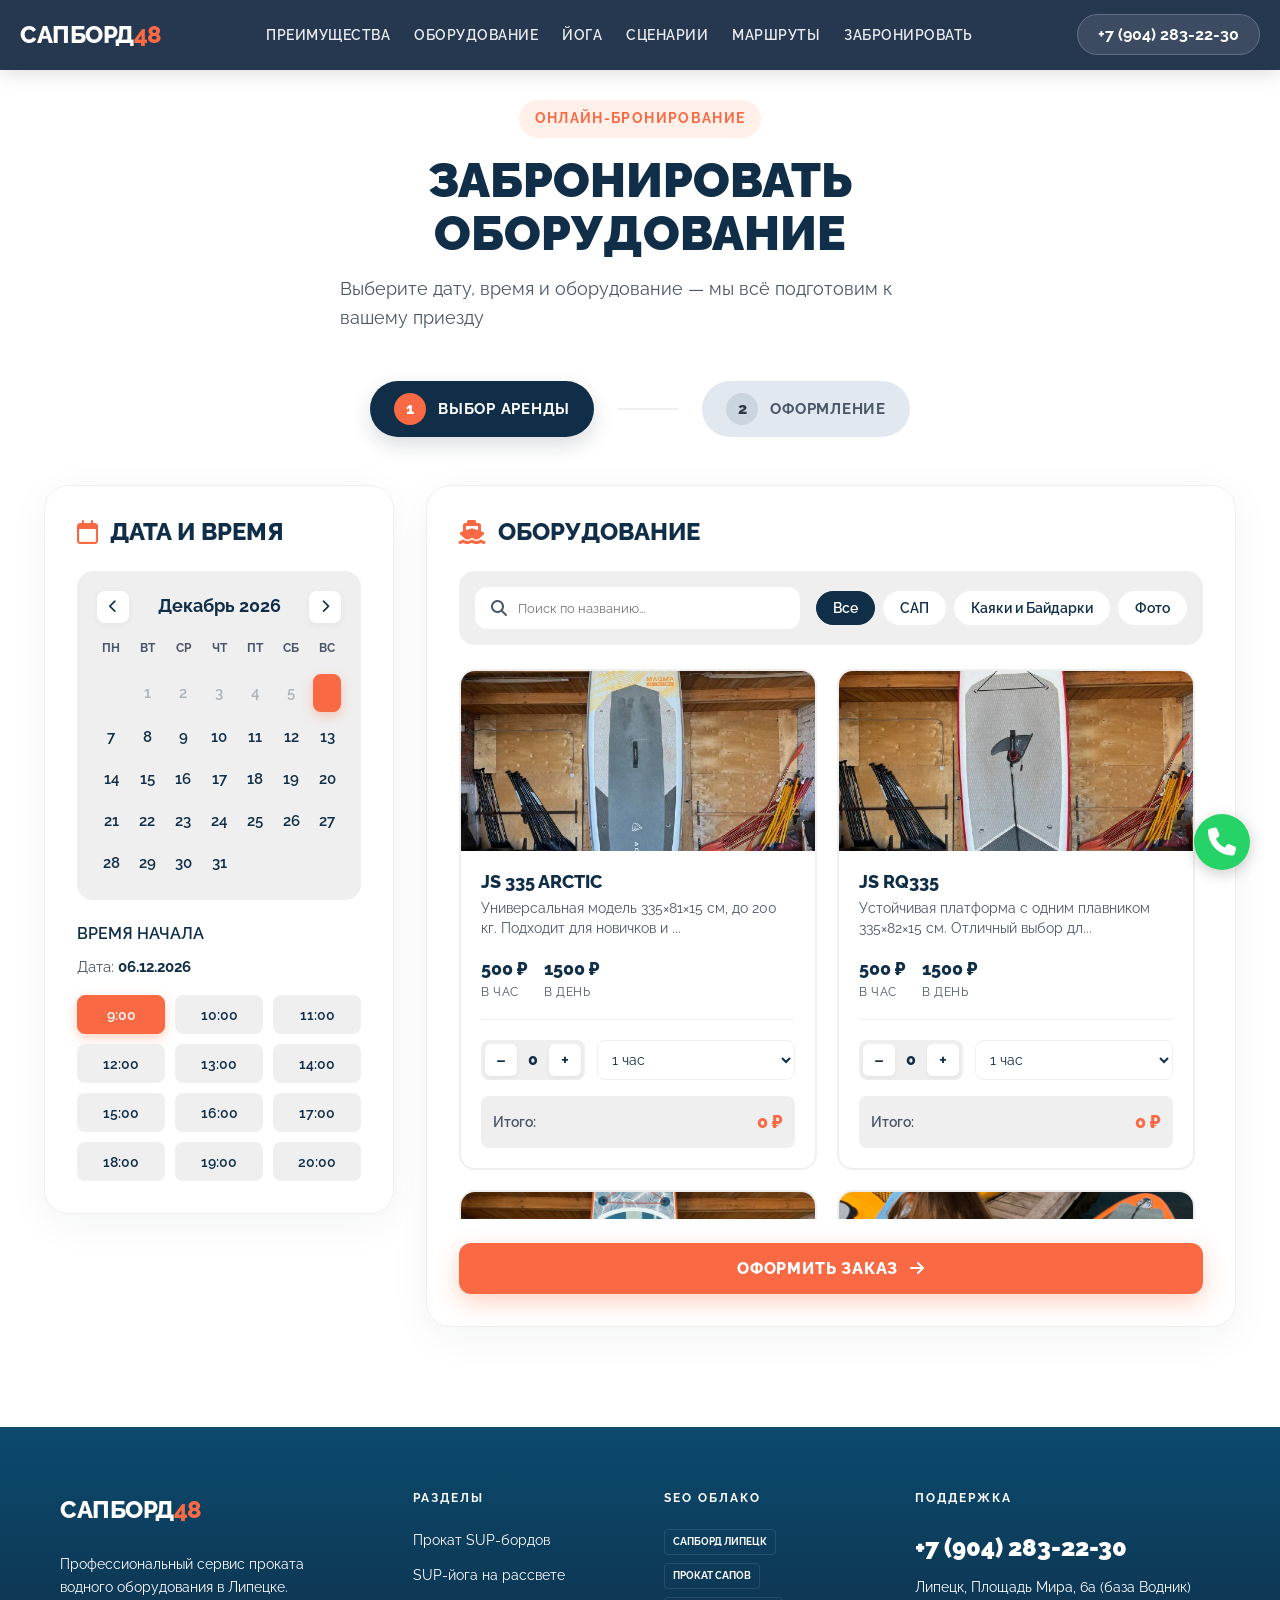
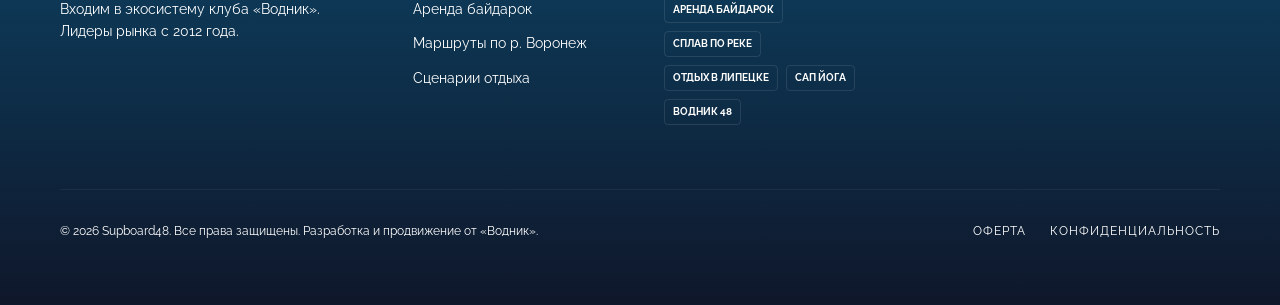
==== commit 8b4c100e: "Финализация дизайна: исправление путей к изображениям, ремаппинг оборудования, замена битых аватарок" ====
--- a/booking.html
+++ b/booking.html
@@ -14,7 +14,7 @@
     <meta property="og:url" content="https://sapbord48.ru/">
     <meta property="og:title" content="Сапборд48 — Прокат сапбордов в Липецке">
     <meta property="og:description" content="Сплавы на САП-досках, каяках и байдарках по реке Воронеж.">
-    <meta property="og:image" content="assets/hero_bg2.png">
+    <meta property="og:image" content="assets/Da-G72KtBUs.jpg">
 
     <link rel="stylesheet" href="style.css?v=2">
     <link rel="stylesheet" href="css/blocks/reviews.css">
@@ -384,7 +384,7 @@
             <button class="modal__close js-close-detail-modal">&times;</button>
             <div class="modal-detail__layout">
                 <div class="modal-detail__image-box">
-                    <img src="assets/equip_sup_standard.png" alt="" id="equipModalImg" class="modal-detail__img">
+                    <img src="assets/equip/sup_1.jpg" alt="" id="equipModalImg" class="modal-detail__img">
                 </div>
                 <div class="modal-detail__info">
                     <h2 class="modal-detail__title" id="equipModalTitle">Название оборудования</h2>
@@ -435,6 +435,20 @@
         </div>
     </div>
 
+    <!-- Success Modal -->
+    <div class="modal modal--success" id="successModal">
+        <div class="modal__overlay" id="closeSuccessOverlay"></div>
+        <div class="modal__content">
+            <button class="modal__close" id="closeSuccessBtn">&times;</button>
+            <div class="success-icon-wrap">
+                <i class="fa-solid fa-circle-check"></i>
+            </div>
+            <h2 class="modal__title">Спасибо!</h2>
+            <p class="success-text">Ваша заявка успешно отправлена.<br>Мы свяжемся с вами по указанному номеру для подтверждения данных в ближайшее время.</p>
+            <button class="success-btn" id="successModalCloseBtn">Отлично</button>
+        </div>
+    </div>
+
     <!-- Mobile Sticky CTA -->
     <div class="mobile-sticky-cta">
         <button class="mobile-sticky-cta__btn js-open-modal">Забронировать доску</button>
--- a/style.css
+++ b/style.css
@@ -22,6 +22,7 @@
 @import url('css/blocks/cta-final.css');
 @import url('css/blocks/footer.css');
 @import url('css/blocks/cta-mobile.css');
+@import url('css/blocks/fab.css');
 
 /* ==========================================================================
    Media Queries - Responsive Styles
@@ -45,9 +46,4 @@
         margin: 20px;
         padding: 24px;
     }
-
-    .modal__content {
-        margin: 20px;
-        padding: 24px;
-    }
 }
--- a/css/blocks/reviews.css
+++ b/css/blocks/reviews.css
@@ -1,117 +1,229 @@
-.reviews {
-    padding: var(--spacing-xxl) 0;
-    background-color: var(--color-surface);
-}
-
-.reviews__container {
-    max-width: var(--container-width);
-    margin: 0 auto;
-    padding: 0 var(--spacing-lg);
-}
-
-.reviews__label {
-    display: inline-block;
-    padding: var(--spacing-xs) var(--spacing-md);
-    background-color: rgba(249, 105, 67, 0.1);
-    color: var(--brand-orange);
-    border-radius: var(--radius-full);
-    font-size: var(--font-size-sm);
-    font-weight: 700;
-    text-transform: uppercase;
-    letter-spacing: 0.05em;
-    margin-bottom: var(--spacing-md);
-}
-
-.reviews__title {
-    font-family: var(--font-heading);
-    font-size: var(--font-size-h2);
-    color: var(--brand-blue);
-    margin-bottom: var(--spacing-xl);
-    text-transform: uppercase;
-}
-
-.reviews__grid {
-    display: grid;
-    grid-template-columns: repeat(auto-fit, minmax(320px, 1fr));
-    gap: var(--spacing-lg);
-    margin-bottom: var(--spacing-xl);
-}
-
-.reviews__card {
-    background: var(--color-background);
-    border-radius: var(--radius-lg);
-    padding: var(--spacing-lg);
-    box-shadow: 0 10px 30px rgba(16, 46, 72, 0.05);
-    transition: transform var(--transition-normal);
-}
-
-.reviews__card:hover {
-    transform: translateY(-5px);
-}
-
-.reviews__header {
-    display: flex;
-    align-items: center;
-    gap: var(--spacing-md);
-    margin-bottom: var(--spacing-md);
-}
-
-.reviews__avatar {
-    width: 48px;
-    height: 48px;
-    border-radius: 50%;
-    object-fit: cover;
-}
-
-.reviews__author-info {
-    display: flex;
-    flex-direction: column;
-}
-
-.reviews__author {
-    font-family: var(--font-heading);
-    font-size: var(--font-size-lg);
-    color: var(--brand-blue);
-    font-weight: 700;
-    margin: 0 0 4px 0;
-}
-
-.reviews__rating {
-    color: #FFB300; /* Yandex Maps Star Color */
-    font-size: 14px;
-}
-
-.reviews__text {
-    color: var(--color-text-light);
-    font-size: var(--font-size-base);
-    line-height: var(--line-height-relaxed);
-    margin-bottom: var(--spacing-md);
-    font-style: italic;
-}
-
-.reviews__source {
-    display: inline-flex;
-    align-items: center;
-    gap: 6px;
-    font-size: var(--font-size-sm);
-    color: #8C8C8C;
-}
-
-.reviews__source::before {
-    content: '';
-    display: inline-block;
-    width: 14px;
-    height: 14px;
-    background-image: url('data:image/svg+xml;utf8,<svg xmlns="http://www.w3.org/2000/svg" viewBox="0 0 24 24" fill="%23FF0000"><path d="M12 2C8.13 2 5 5.13 5 9c0 5.25 7 13 7 13s7-7.75 7-13c0-3.87-3.13-7-7-7zm0 9.5c-1.38 0-2.5-1.12-2.5-2.5s1.12-2.5 2.5-2.5 2.5 1.12 2.5 2.5-1.12 2.5-2.5 2.5z"/></svg>');
-    background-size: cover;
-}
-
-.reviews__action {
-    text-align: center;
-}
-
-@media (max-width: 768px) {
-    .reviews__title {
-        font-size: var(--font-size-h3);
-    }
-}+.reviews {
+    padding: var(--spacing-xxl) 0;
+    background-color: #F8FAFC;
+}
+
+.reviews__container {
+    max-width: var(--container-width);
+    margin: 0 auto;
+    padding: 0 var(--spacing-lg);
+    position: relative;
+}
+
+.reviews__top-header {
+    display: flex;
+    justify-content: space-between;
+    align-items: center;
+    margin-bottom: var(--spacing-xl);
+    flex-wrap: wrap;
+    gap: var(--spacing-md);
+}
+
+.reviews__title {
+    font-family: var(--font-heading);
+    font-size: var(--font-size-h2);
+    color: var(--brand-blue);
+    text-transform: uppercase;
+    margin: 0;
+    display: flex;
+    align-items: center;
+    gap: 12px;
+}
+
+.reviews__overall-rating {
+    font-size: 24px;
+    font-weight: 700;
+}
+
+.reviews__overall-rating .fa-star {
+    color: #FFB300;
+    font-size: 20px;
+}
+
+.reviews__platforms {
+    display: flex;
+    gap: 16px;
+    font-family: var(--font-body);
+    font-weight: 700;
+    color: var(--color-text);
+    font-size: 16px;
+}
+
+.reviews__platform {
+    display: flex;
+    align-items: center;
+    gap: 6px;
+}
+
+.reviews__platform-name.yandex {
+    color: #E21B21;
+}
+
+.reviews__platform-name.twogis {
+    color: #9ECB2E;
+}
+
+.reviews__platform-name.vk {
+    color: #0077FF;
+}
+
+.reviews__slider-wrap {
+    position: relative;
+    margin-bottom: var(--spacing-lg);
+}
+
+.reviews__grid {
+    display: flex;
+    gap: var(--spacing-lg);
+    overflow-x: auto;
+    scroll-snap-type: x mandatory;
+    scrollbar-width: none; /* Firefox */
+    padding-bottom: 20px; /* Space for shadow */
+}
+
+.reviews__grid::-webkit-scrollbar {
+    display: none; /* Safari and Chrome */
+}
+
+.reviews__card {
+    background: #FFFFFF;
+    border-radius: 20px;
+    padding: var(--spacing-xl);
+    box-shadow: 0 10px 30px rgba(16, 46, 72, 0.03);
+    min-width: 320px;
+    max-width: 350px;
+    scroll-snap-align: start;
+    flex-shrink: 0;
+}
+
+.reviews__header {
+    display: flex;
+    align-items: center;
+    gap: var(--spacing-md);
+    margin-bottom: 12px;
+}
+
+.reviews__avatar {
+    width: 60px;
+    height: 60px;
+    border-radius: 50%;
+    object-fit: cover;
+}
+
+.reviews__author-info {
+    display: flex;
+    flex-direction: column;
+}
+
+.reviews__author {
+    font-family: var(--font-body);
+    font-size: 18px;
+    color: var(--color-text);
+    font-weight: 700;
+    margin: 0 0 2px 0;
+}
+
+.reviews__date-platform {
+    font-size: 13px;
+    color: #8C8C8C;
+}
+
+.reviews__rating {
+    color: #FFB300;
+    font-size: 16px;
+    margin-bottom: 12px;
+}
+
+.reviews__text {
+    color: #4A5568;
+    font-size: 15px;
+    line-height: 1.6;
+    margin-bottom: 16px;
+    display: -webkit-box;
+    -webkit-line-clamp: 4;
+    line-clamp: 4;
+    -webkit-box-orient: vertical;
+    overflow: hidden;
+}
+
+.reviews__read-more {
+    color: #0077FF;
+    font-weight: 600;
+    font-size: 14px;
+    text-decoration: none;
+    cursor: pointer;
+}
+
+.reviews__read-more:hover {
+    text-decoration: underline;
+}
+
+.reviews__footer-bar {
+    display: flex;
+    justify-content: space-between;
+    align-items: center;
+    margin-top: 24px;
+}
+
+.reviews__pagination {
+    display: flex;
+    gap: 8px;
+}
+
+.reviews__dot {
+    width: 8px;
+    height: 8px;
+    border-radius: 50%;
+    border: 2px solid #E2E8F0;
+    background: transparent;
+    cursor: pointer;
+}
+
+.reviews__dot.active {
+    border-color: var(--brand-blue);
+    background: transparent;
+}
+
+/* Base components should override generic dot active */
+.reviews__slider-nav {
+    position: absolute;
+    top: 50%;
+    transform: translateY(-50%);
+    width: 40px;
+    height: 40px;
+    background: #FFFFFF;
+    border: 1px solid #E2E8F0;
+    border-radius: 50%;
+    display: flex;
+    align-items: center;
+    justify-content: center;
+    cursor: pointer;
+    box-shadow: 0 4px 10px rgba(0,0,0,0.05);
+    z-index: 2;
+    color: var(--brand-blue);
+    transition: all 0.3s;
+}
+
+.reviews__slider-nav:hover {
+    background: #F8FAFC;
+}
+
+.reviews__slider-nav.prev {
+    left: -20px;
+}
+.reviews__slider-nav.next {
+    right: -20px;
+}
+
+@media (max-width: 768px) {
+    .reviews__top-header {
+        flex-direction: column;
+        align-items: flex-start;
+    }
+    .reviews__card {
+        min-width: 280px;
+    }
+    .reviews__slider-nav {
+        display: none;
+    }
+}
--- a/css/blocks/gallery.css
+++ b/css/blocks/gallery.css
@@ -61,12 +61,13 @@
     flex-direction: row;
     align-items: center;
     align-self: flex-start; /* CRITICAL FIX: prevents the parent flex col from centering this huge element and pushing its start off-screen */
-    gap: 20px; /* Reduced gap to ~half per user request */
+    gap: 30px; /* Space between photos */
+    margin-left: 0;
     width: max-content;
     height: auto;
     /* Center the first card exactly (width ~45vw -> half is 22.5vw) */
     padding-left: calc(50vw - 22.5vw); 
-    padding-right: 50vw; /* Allows scrolling past the last card smoothly */
+    padding-right: calc(50vw - 22.5vw); /* Ensures the last card stops exactly in the center */
     will-change: transform;
 }
 
@@ -74,8 +75,8 @@
 .gallery__polaroid {
     position: relative;
     flex-shrink: 0;
-    width: clamp(320px, 45vw, 600px); /* Made larger per user request */
-    max-height: 70vh; /* Kept it safe to avoid cutoff */
+    width: clamp(320px, 45vw, 600px); 
+    max-height: 70vh; 
     display: flex;
     flex-direction: column;
     background: #FFFFFF;
@@ -90,6 +91,7 @@
 .gallery__polaroid:nth-child(1) {
     background: var(--color-primary, #1051B5);
     color: #FFFFFF;
+    margin-left: 0; /* Reset margin for the first card */
 }
 .gallery__polaroid:nth-child(1) .gallery__polaroid-title {
     color: #FFFFFF;
@@ -188,4 +190,53 @@
         transform: none !important;
         opacity: 1 !important;
     }
+}
+
+/* =====================================
+   Mobile Swipe Hint Overlay
+   ===================================== */
+.gallery__swipe-hint {
+    display: none;
+    position: absolute;
+    top: 50%;
+    left: 50%;
+    transform: translate(-50%, -50%);
+    background: rgba(16, 46, 72, 0.85); /* Brand Deep with opacity */
+    color: #FFFFFF;
+    padding: 16px 24px;
+    border-radius: 50px;
+    z-index: 300;
+    pointer-events: none; /* Let clicks/swipes pass through */
+    backdrop-filter: blur(4px);
+    transition: opacity 0.4s ease;
+    align-items: center;
+    gap: 12px;
+}
+
+.gallery__swipe-hint.visible {
+    display: flex; /* Only flex when visible class is added by JS for mobile */
+    animation: swipeHintPulse 2s infinite ease-in-out;
+}
+
+.gallery__swipe-icon {
+    font-size: 24px;
+    animation: swipeHandMove 2s infinite ease-in-out;
+}
+
+.gallery__swipe-hint span {
+    font-size: 14px;
+    font-family: var(--font-heading, 'Raleway', sans-serif);
+    font-weight: 700;
+    text-transform: uppercase;
+    letter-spacing: 1px;
+}
+
+@keyframes swipeHintPulse {
+    0%, 100% { box-shadow: 0 0 0 0 rgba(255, 107, 53, 0.4); }
+    50% { box-shadow: 0 0 0 15px rgba(255, 107, 53, 0); }
+}
+
+@keyframes swipeHandMove {
+    0%, 100% { transform: translateX(0); }
+    50% { transform: translateX(-10px); }
 }
